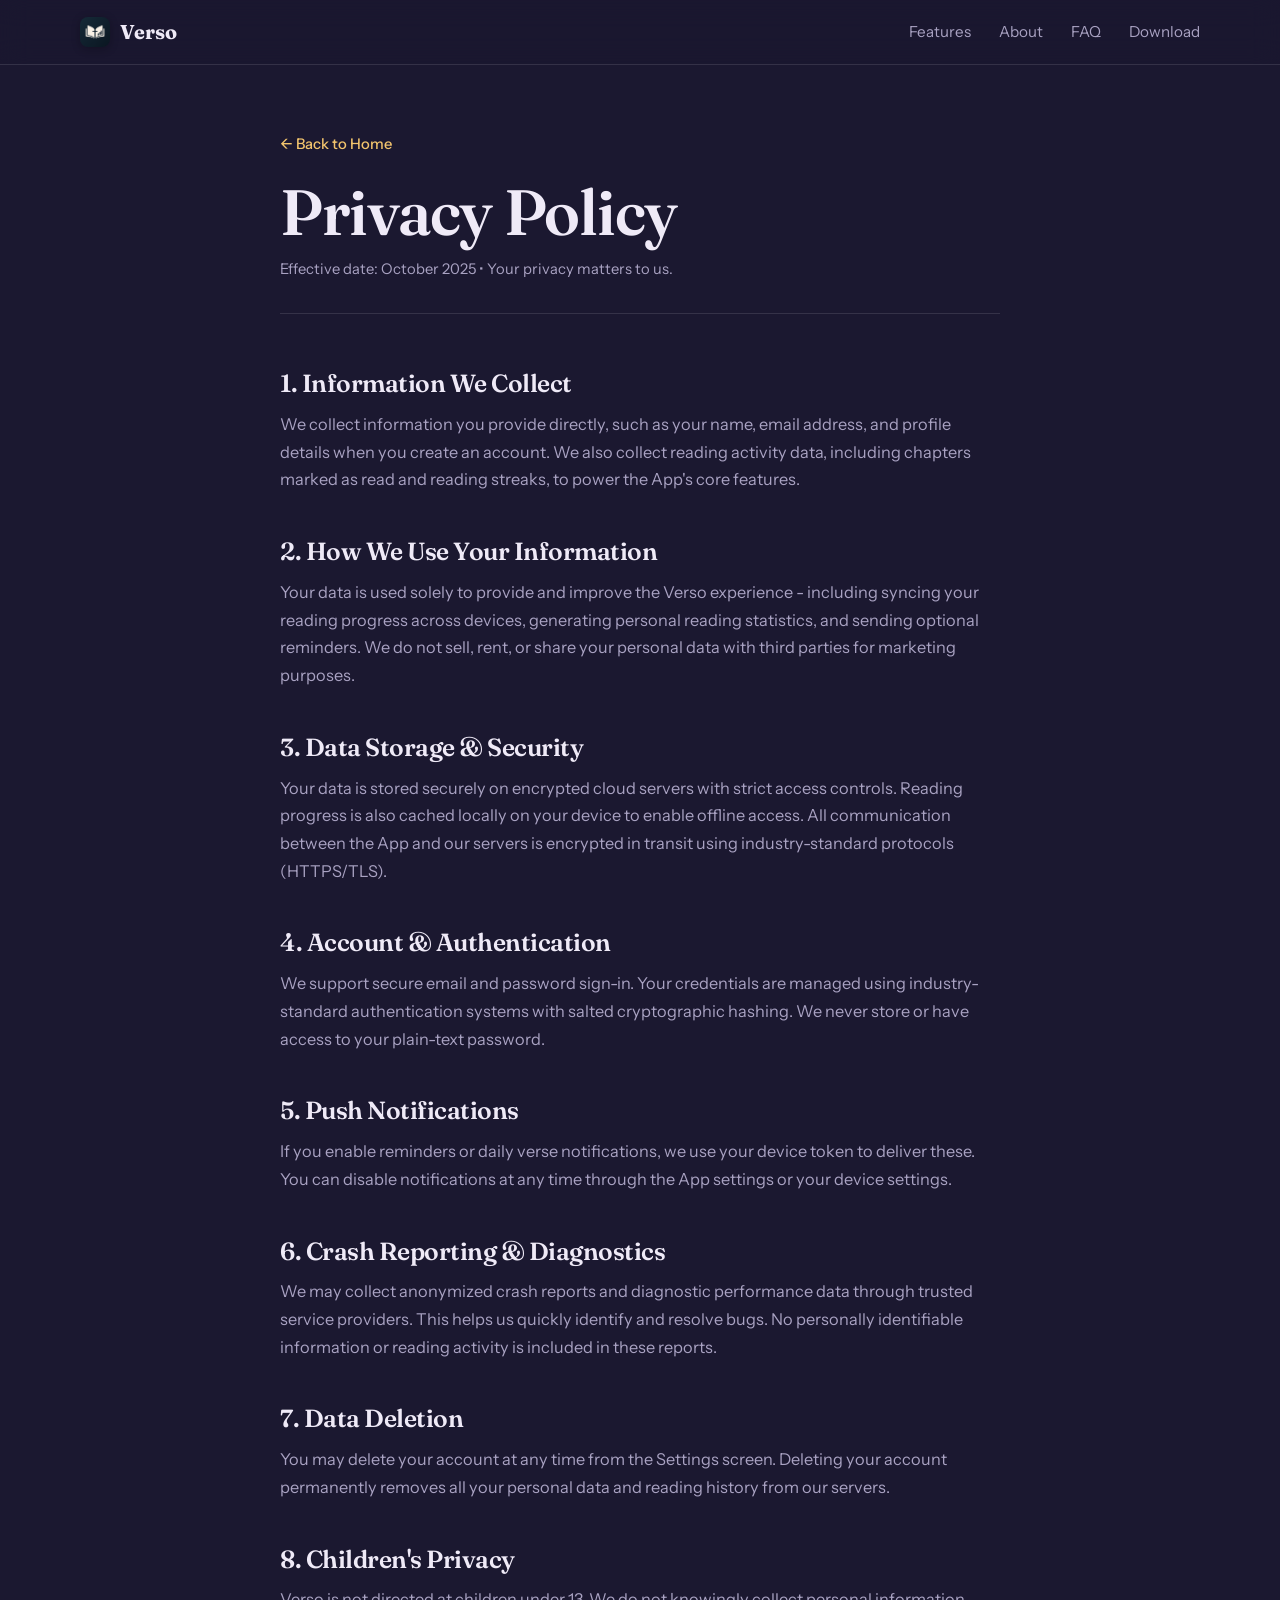
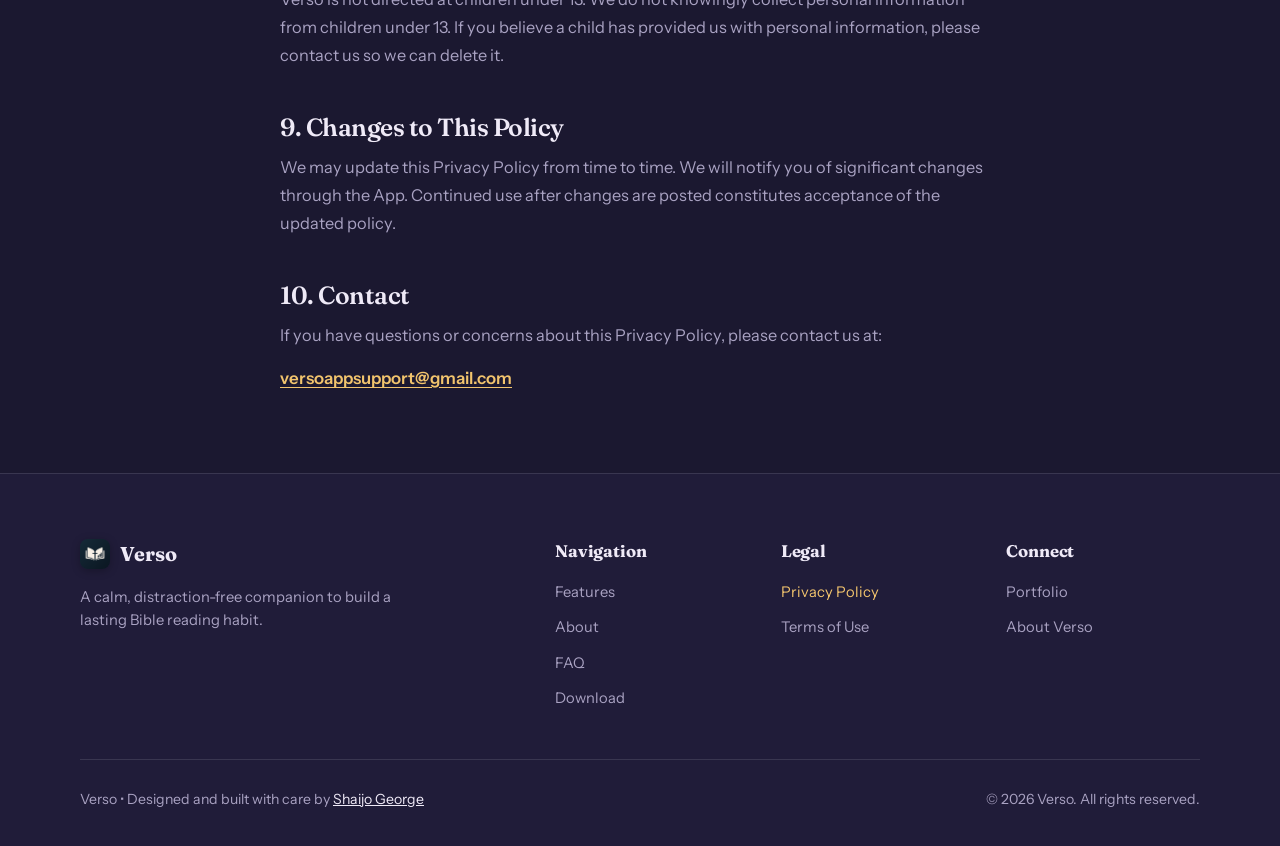
==== privacy.html @ 18fc9a70 "feat: initial commit with structured assets, creator portfolio links, and SEO optimizations" ====
<!doctype html>
<html lang="en">
<head>
  <meta charset="utf-8">
  <meta name="viewport" content="width=device-width, initial-scale=1">
  <title>Privacy Policy &mdash; Verso</title>
  <meta name="description" content="Privacy Policy for Verso - The personal Bible reading tracker. Effective date: October 2025.">
  <meta name="theme-color" content="#1b1830">
  <link rel="icon" type="image/png" href="assets/images/app_icon.png">
  <link rel="shortcut icon" type="image/png" href="assets/images/app_icon.png">
  <link rel="apple-touch-icon" href="assets/images/app_icon.png">
  <link rel="preconnect" href="https://fonts.googleapis.com">
  <link rel="preconnect" href="https://fonts.gstatic.com" crossorigin>
  <link href="https://fonts.googleapis.com/css2?family=Fraunces:opsz,wght@9..144,400;9..144,600;9..144,700&family=Instrument+Sans:wght@400;500;600&display=swap" rel="stylesheet">
  <link rel="stylesheet" href="assets/css/styles.css">
</head>
<body>
  <header class="nav">
    <a class="brand" href="index.html" aria-label="Verso home">
      <img src="assets/images/app_icon.png" alt="Verso Logo" class="brand-icon" width="30" height="30">
      <span>Verso</span>
    </a>
    <nav aria-label="Primary">
      <a href="index.html#features">Features</a>
      <a href="index.html#about">About</a>
      <a href="index.html#faq">FAQ</a>
      <a href="index.html#download">Download</a>
    </nav>
  </header>

  <main class="legal-wrap">
    <div class="wrap narrow">
      <div class="legal-header">
        <a href="index.html" class="back-link">&larr; Back to Home</a>
        <h1>Privacy Policy</h1>
        <p class="legal-meta">Effective date: October 2025 &bull; Your privacy matters to us.</p>
      </div>

      <div class="legal-content">
        <section>
          <h2>1. Information We Collect</h2>
          <p>We collect information you provide directly, such as your name, email address, and profile details when you create an account. We also collect reading activity data, including chapters marked as read and reading streaks, to power the App's core features.</p>
        </section>

        <section>
          <h2>2. How We Use Your Information</h2>
          <p>Your data is used solely to provide and improve the Verso experience - including syncing your reading progress across devices, generating personal reading statistics, and sending optional reminders. We do not sell, rent, or share your personal data with third parties for marketing purposes.</p>
        </section>

        <section>
          <h2>3. Data Storage &amp; Security</h2>
          <p>Your data is stored securely on encrypted cloud servers with strict access controls. Reading progress is also cached locally on your device to enable offline access. All communication between the App and our servers is encrypted in transit using industry-standard protocols (HTTPS/TLS).</p>
        </section>

        <section>
          <h2>4. Account &amp; Authentication</h2>
          <p>We support secure email and password sign-in. Your credentials are managed using industry-standard authentication systems with salted cryptographic hashing. We never store or have access to your plain-text password.</p>
        </section>

        <section>
          <h2>5. Push Notifications</h2>
          <p>If you enable reminders or daily verse notifications, we use your device token to deliver these. You can disable notifications at any time through the App settings or your device settings.</p>
        </section>

        <section>
          <h2>6. Crash Reporting &amp; Diagnostics</h2>
          <p>We may collect anonymized crash reports and diagnostic performance data through trusted service providers. This helps us quickly identify and resolve bugs. No personally identifiable information or reading activity is included in these reports.</p>
        </section>

        <section>
          <h2>7. Data Deletion</h2>
          <p>You may delete your account at any time from the Settings screen. Deleting your account permanently removes all your personal data and reading history from our servers.</p>
        </section>

        <section>
          <h2>8. Children's Privacy</h2>
          <p>Verso is not directed at children under 13. We do not knowingly collect personal information from children under 13. If you believe a child has provided us with personal information, please contact us so we can delete it.</p>
        </section>

        <section>
          <h2>9. Changes to This Policy</h2>
          <p>We may update this Privacy Policy from time to time. We will notify you of significant changes through the App. Continued use after changes are posted constitutes acceptance of the updated policy.</p>
        </section>

        <section>
          <h2>10. Contact</h2>
          <p>If you have questions or concerns about this Privacy Policy, please contact us at:</p>
          <p><a href="mailto:versoappsupport@gmail.com?subject=Verso%20Privacy%20Policy%20Inquiry" class="contact-email">versoappsupport@gmail.com</a></p>
        </section>
      </div>
    </div>
  </main>

  <footer class="footer">
    <div class="wrap footer-content">
      <div class="footer-brand">
        <a class="brand" href="index.html" aria-label="Verso home">
          <img src="assets/images/app_icon.png" alt="Verso Logo" class="brand-icon" width="28" height="28">
          <span>Verso</span>
        </a>
        <p class="footer-tagline">A calm, distraction-free companion to build a lasting Bible reading habit.</p>
      </div>

      <div class="footer-links-group">
        <div class="footer-col">
          <h4>Navigation</h4>
          <a href="index.html#features">Features</a>
          <a href="index.html#about">About</a>
          <a href="index.html#faq">FAQ</a>
          <a href="index.html#download">Download</a>
        </div>

        <div class="footer-col">
          <h4>Legal</h4>
          <a href="privacy.html" class="active">Privacy Policy</a>
          <a href="terms.html">Terms of Use</a>
        </div>

        <div class="footer-col">
          <h4>Connect</h4>
          <a href="https://shaijogeorge.vercel.app/" target="_blank" rel="noopener">Portfolio</a>
          <a href="index.html#about">About Verso</a>
        </div>
      </div>
    </div>

    <div class="wrap foot-bottom">
      <span>Verso &bull; Designed and built with care by <a href="https://shaijogeorge.vercel.app/" target="_blank" rel="noopener">Shaijo George</a></span>
      <span>&copy; <span id="year"></span> Verso. All rights reserved.</span>
    </div>
  </footer>

  <script>
    document.getElementById("year").textContent = new Date().getFullYear();
  </script>
</body>
</html>
---- assets/css/styles.css ----
:root {
  --bg: #1b1830;
  --bg-2: #241f3f;
  --surface: #26214a;
  --cell: #332d58;
  --line: rgba(239, 234, 247, 0.12);
  --text: #efeaf7;
  --muted: #a9a2c2;
  --gold: #f2c46d;
  --gold-deep: #d99a3a;
  --on-gold: #1b1830;
  --radius: 20px;
  --serif: "Fraunces", Georgia, serif;
  --sans: "Instrument Sans", system-ui, -apple-system, "Segoe UI", sans-serif;
}

:root[data-theme="light"] {
  --bg: #f4f1fa;
  --bg-2: #ebe6f5;
  --surface: #ffffff;
  --cell: #ddd6ee;
  --line: rgba(27, 24, 48, 0.12);
  --text: #1b1830;
  --muted: #5d5878;
  --gold: #c9871f;
  --gold-deep: #a86d12;
  --on-gold: #ffffff;
}

* { box-sizing: border-box; margin: 0; padding: 0; }
html { scroll-behavior: smooth; }
body {
  background: var(--bg);
  color: var(--text);
  font-family: var(--sans);
  font-size: 17px;
  line-height: 1.6;
  -webkit-font-smoothing: antialiased;
  transition: background 0.4s ease, color 0.4s ease;
}
a { color: inherit; }
:focus-visible { outline: 2px solid var(--gold); outline-offset: 3px; border-radius: 6px; }
.wrap { width: min(1120px, 100% - 48px); margin-inline: auto; }
.wrap.narrow { width: min(720px, 100% - 48px); }

h1, h2, h3 { font-family: var(--serif); font-weight: 600; line-height: 1.08; letter-spacing: -0.02em; }

/* NAV */
.nav {
  position: fixed; inset: 0 0 auto 0; z-index: 20;
  display: flex; align-items: center; justify-content: space-between;
  padding: 16px max(24px, calc((100% - 1120px) / 2));
  backdrop-filter: blur(14px);
  background: color-mix(in srgb, var(--bg) 70%, transparent);
  border-bottom: 1px solid var(--line);
}
.brand { display: flex; align-items: center; gap: 10px; text-decoration: none; font-family: var(--serif); font-weight: 700; font-size: 1.25rem; }
.nav nav { display: flex; gap: 28px; font-size: 0.95rem; }
.nav nav a { text-decoration: none; color: var(--muted); transition: color 0.2s; }
.nav nav a:hover { color: var(--text); }

/* BUTTONS */
.btn {
  display: inline-flex; align-items: center; justify-content: center;
  padding: 14px 24px; border-radius: 999px; text-decoration: none;
  font-weight: 600; font-size: 0.98rem; border: 1px solid transparent;
  transition: transform 0.2s ease, background 0.2s ease, border-color 0.2s ease;
}
.btn:active { transform: scale(0.97); }
.btn.primary { background: var(--gold); color: var(--on-gold); }
.btn.primary:hover { background: var(--gold-deep); }
.btn.ghost { border-color: var(--line); color: var(--text); }
.btn.ghost:hover { border-color: var(--muted); }

/* HERO */
.hero { position: relative; min-height: 100svh; display: grid; align-items: center; padding: 120px 0 64px; overflow: hidden; }
.field {
  position: absolute; inset: 0;
  display: grid; gap: 6px; padding: 6px;
  grid-template-columns: repeat(var(--cols, 30), 1fr);
  grid-auto-rows: 1fr;
  -webkit-mask-image: radial-gradient(ellipse 75% 70% at 72% 50%, #000 0%, transparent 78%);
          mask-image: radial-gradient(ellipse 75% 70% at 72% 50%, #000 0%, transparent 78%);
  opacity: 0.9;
}
.field i { border-radius: 3px; background: var(--cell); opacity: 0.55; transition: background 0.8s ease, opacity 0.8s ease, box-shadow 0.8s ease; }
.field i.on { background: var(--gold); opacity: 0.95; box-shadow: 0 0 14px color-mix(in srgb, var(--gold) 60%, transparent); }

.hero-inner {
  position: relative; z-index: 1;
  width: min(1120px, 100% - 48px); margin-inline: auto;
  display: grid; grid-template-columns: 1.1fr 0.9fr; gap: 48px; align-items: center;
}
.hero h1 { font-size: clamp(3rem, 7.2vw, 5.6rem); font-weight: 700; margin-bottom: 24px; }
.lede { max-width: 30em; font-size: 1.2rem; color: var(--muted); margin-bottom: 32px; }
.cta-row { display: flex; flex-wrap: wrap; gap: 12px; margin-bottom: 20px; }
.fine { font-size: 0.9rem; color: var(--muted); }

.hero-copy > * { opacity: 0; transform: translateY(16px); animation: rise 0.8s cubic-bezier(.2,.7,.2,1) forwards; }
.hero-copy > *:nth-child(1) { animation-delay: 0.1s; }
.hero-copy > *:nth-child(2) { animation-delay: 0.25s; }
.hero-copy > *:nth-child(3) { animation-delay: 0.4s; }
.hero-copy > *:nth-child(4) { animation-delay: 0.5s; }
@keyframes rise { to { opacity: 1; transform: none; } }

/* PHONE */
.phone {
  justify-self: center; width: min(310px, 78vw); aspect-ratio: 9 / 18.5;
  border-radius: 44px; padding: 10px;
  background: linear-gradient(160deg, #3b3566, #14112a);
  box-shadow: 0 40px 80px -20px rgba(0,0,0,0.55), inset 0 0 0 1px rgba(255,255,255,0.12);
  opacity: 0; transform: translateY(30px) rotate(2deg);
  animation: phoneIn 1.1s 0.35s cubic-bezier(.2,.7,.2,1) forwards, float 7s 1.6s ease-in-out infinite;
}
@keyframes phoneIn { to { opacity: 1; transform: translateY(0) rotate(2deg); } }
@keyframes float { 0%,100% { transform: translateY(0) rotate(2deg); } 50% { transform: translateY(-10px) rotate(2deg); } }
.phone-screen {
  height: 100%; border-radius: 34px; padding: 22px 18px 18px;
  background: #1b1830; color: #efeaf7;
  display: flex; flex-direction: column; gap: 16px; overflow: hidden;
}
.ph-top { display: flex; justify-content: space-between; align-items: center; font-size: 0.8rem; }
.ph-hello { font-family: var(--serif); font-size: 1.05rem; font-weight: 600; }
.ph-streak { background: rgba(242,196,109,0.16); color: #f2c46d; padding: 4px 10px; border-radius: 999px; font-weight: 600; }
.ring-wrap { position: relative; width: 150px; margin: 4px auto 0; }
.ring { width: 100%; transform: rotate(-90deg); }
.ring circle { fill: none; stroke-width: 9; stroke-linecap: round; }
.ring-bg { stroke: #332d58; }
.ring-fg { stroke: #f2c46d; stroke-dasharray: 100; stroke-dashoffset: 100; transition: stroke-dashoffset 2s cubic-bezier(.3,.7,.2,1) 0.9s; }
.ring-fg.go { stroke-dashoffset: 66; }
.ring-text { position: absolute; inset: 0; display: grid; place-content: center; text-align: center; }
.ring-text b { font-family: var(--serif); font-size: 2rem; line-height: 1; }
.ring-text span { font-size: 0.65rem; color: #a9a2c2; margin-top: 4px; }
.ph-bars { display: grid; gap: 10px; }
.ph-bars span { font-size: 0.7rem; color: #a9a2c2; }
.ph-bars i { display: block; height: 6px; border-radius: 6px; background: #332d58; margin-top: 4px; overflow: hidden; }
.ph-bars u { display: block; height: 100%; width: 0; background: #f2c46d; border-radius: 6px; transition: width 1.6s cubic-bezier(.3,.7,.2,1) 1.1s; }
.ph-bars.go u { width: var(--w); }
.ph-grid { display: grid; grid-template-columns: repeat(10, 1fr); gap: 4px; margin-top: auto; }
.ph-grid i { aspect-ratio: 1; border-radius: 3px; background: #332d58; transition: background 0.5s; }
.ph-grid i.on { background: #f2c46d; }

/* FEATURES */
.features { padding: 120px 0; background: var(--bg-2); transition: background 0.4s ease; }
.features h2 { font-size: clamp(2.2rem, 5vw, 3.6rem); margin-bottom: 56px; max-width: 12em; }
.bento { display: grid; grid-template-columns: repeat(6, 1fr); gap: 16px; }
.tile {
  background: var(--surface); border: 1px solid var(--line);
  border-radius: var(--radius); padding: 28px; position: relative; overflow: hidden;
  transition: background 0.4s ease, border-color 0.4s ease;
}
.tile h3 { font-size: 1.4rem; margin-bottom: 10px; }
.tile p { color: var(--muted); font-size: 0.98rem; max-width: 32em; }
.t-track { grid-column: span 4; }
.t-streak { grid-column: span 2; display: flex; flex-direction: column; justify-content: flex-end; background: var(--gold); border-color: transparent; }
.t-streak h3, .t-streak p, .t-streak .big { color: var(--on-gold); }
.t-streak p { opacity: 0.8; }
.t-streak .big { font-family: var(--serif); font-weight: 700; font-size: clamp(5rem, 11vw, 8rem); line-height: 0.9; margin-bottom: 12px; }
.t-charts, .t-sync, .t-remind { grid-column: span 2; }
.t-theme { grid-column: span 3; }
.t-auth { grid-column: span 3; }

/* chapter try-it */
.try { margin-top: 22px; }
.chapters { display: grid; grid-template-columns: repeat(10, 1fr); gap: 7px; max-width: 520px; }
.chapters button {
  aspect-ratio: 1; border: 0; border-radius: 8px; cursor: pointer;
  background: var(--cell); color: var(--muted);
  font: 600 0.8rem var(--sans);
  transition: background 0.2s, color 0.2s, transform 0.15s;
}
.chapters button:hover { transform: translateY(-2px); }
.chapters button[aria-pressed="true"] { background: var(--gold); color: var(--on-gold); animation: pop 0.3s ease; }
@keyframes pop { 50% { transform: scale(1.18); } }
.try-meta { display: flex; justify-content: space-between; max-width: 520px; margin-top: 14px; font-size: 0.92rem; color: var(--muted); }
.try-meta b { color: var(--text); }
.link { background: none; border: 0; color: var(--gold); font: inherit; cursor: pointer; text-decoration: underline; text-underline-offset: 3px; }

/* bars */
.bars { display: flex; align-items: flex-end; gap: 8px; height: 90px; margin-top: 22px; }
.bars i { flex: 1; height: 0; border-radius: 5px 5px 2px 2px; background: var(--cell); transition: height 1s cubic-bezier(.3,.7,.2,1); }
.bars i:last-child, .bars i:nth-child(6) { background: var(--gold); }
.bars.go i { height: var(--h); }
.bars.go i:nth-child(2) { transition-delay: .06s; } .bars.go i:nth-child(3) { transition-delay: .12s; }
.bars.go i:nth-child(4) { transition-delay: .18s; } .bars.go i:nth-child(5) { transition-delay: .24s; }
.bars.go i:nth-child(6) { transition-delay: .3s; } .bars.go i:nth-child(7) { transition-delay: .36s; }

/* sync */
.devices { display: flex; align-items: center; gap: 10px; margin-top: 22px; }
.devices span { width: 26px; height: 44px; border: 2px solid var(--muted); border-radius: 7px; }
.devices .lg { width: 66px; height: 44px; border-radius: 6px; }
.devices em { flex: 0 0 36px; height: 2px; background: repeating-linear-gradient(90deg, var(--gold) 0 6px, transparent 6px 12px); background-size: 12px 2px; animation: flow 0.9s linear infinite; }
@keyframes flow { to { background-position: 12px 0; } }

/* notification */
.notif { margin-top: 22px; background: var(--cell); border-radius: 14px; padding: 12px 14px; display: grid; gap: 2px; font-size: 0.88rem; animation: nudge 4s ease-in-out infinite; }
.notif b { color: var(--gold); }
.notif span { color: var(--text); }
@keyframes nudge { 0%, 85%, 100% { transform: none; } 90% { transform: translateX(-4px); } 95% { transform: translateX(4px); } }

/* theme switch */
.t-theme { display: grid; grid-template-columns: 1fr auto; gap: 0 24px; align-items: center; }
.t-theme h3, .t-theme p { grid-column: 1; }
.switch { grid-column: 2; grid-row: 1 / span 2; width: 72px; height: 40px; border-radius: 999px; border: 1px solid var(--line); background: var(--cell); cursor: pointer; position: relative; transition: background 0.3s; }
.switch span { position: absolute; top: 4px; left: 4px; width: 30px; height: 30px; border-radius: 50%; background: var(--gold); transition: transform 0.3s cubic-bezier(.3,.7,.2,1); }
.switch[aria-checked="true"] span { transform: translateX(32px); }

/* FAQ */
.faq { padding: 120px 0 40px; }
.faq h2 { font-size: clamp(2.4rem, 5.5vw, 4rem); margin-bottom: 40px; }
.faq-list { border-top: 1px solid var(--line); }
.faq details { border-bottom: 1px solid var(--line); }
.faq summary {
  list-style: none; cursor: pointer; padding: 22px 40px 22px 0; position: relative;
  font-family: var(--serif); font-weight: 600; font-size: 1.2rem; letter-spacing: -0.01em;
}
.faq summary::-webkit-details-marker { display: none; }
.faq summary::before, .faq summary::after {
  content: ""; position: absolute; right: 6px; top: 50%; width: 16px; height: 2px;
  background: var(--gold); border-radius: 2px; transition: transform 0.3s ease;
}
.faq summary::after { transform: rotate(90deg); }
.faq details[open] summary::after { transform: rotate(0deg); }
.faq .ans { display: grid; grid-template-rows: 0fr; transition: grid-template-rows 0.35s ease; }
.faq details[open] .ans { grid-template-rows: 1fr; }
.faq .ans > p,
.faq .ans > .ans-inner {
  overflow: hidden;
  min-height: 0;
  color: var(--muted);
  max-width: 38em;
}
.faq details[open] .ans > p,
.faq details[open] .ans > .ans-inner {
  padding-bottom: 22px;
}
.faq-steps {
  margin: 10px 0 12px 0;
  padding-left: 22px;
  display: flex;
  flex-direction: column;
  gap: 10px;
}
.faq-steps li {
  line-height: 1.55;
  padding-left: 6px;
}
.faq-steps li::marker {
  color: var(--gold);
  font-weight: 700;
}
.faq-steps strong {
  color: var(--text);
  font-weight: 600;
}
.faq-note {
  margin-top: 10px;
  font-size: 0.95rem;
  color: var(--muted);
}
.faq code { background: var(--cell); padding: 2px 7px; border-radius: 6px; font-size: 0.88em; }

/* DOWNLOAD */
.download { padding: 120px 0; }
.download h2 { font-size: clamp(2.4rem, 5.5vw, 4rem); margin-bottom: 14px; }
.dl-lede { color: var(--muted); margin-bottom: 40px; }
.dl-list { list-style: none; border-top: 1px solid var(--line); }
.dl-list li { display: flex; align-items: center; justify-content: space-between; gap: 20px; padding: 24px 0; border-bottom: 1px solid var(--line); }
.dl-list h3 { font-size: 1.35rem; margin-bottom: 2px; }
.dl-list p { color: var(--muted); font-size: 0.95rem; }
.note { margin-top: 28px; font-size: 0.92rem; color: var(--muted); }
.note code { background: var(--cell); padding: 2px 7px; border-radius: 6px; font-size: 0.88em; }

/* FOOTER */
.footer { border-top: 1px solid var(--line); padding: 28px 0; color: var(--muted); font-size: 0.9rem; }
.foot { display: flex; justify-content: space-between; flex-wrap: wrap; gap: 8px; }
.footer a { color: var(--text); }

/* RESPONSIVE */
@media (max-width: 880px) {
  .hero { padding-top: 100px; }
  .field { opacity: 0.45; }
  .hero-inner { grid-template-columns: 1fr; gap: 40px; }
  .nav nav { gap: 18px; }
  .bento { grid-template-columns: 1fr 1fr; }
  .t-track, .t-theme, .t-auth { grid-column: span 2; }
  .t-streak, .t-charts, .t-sync, .t-remind { grid-column: span 1; }
  .t-remind { grid-column: span 2; }
}
@media (max-width: 560px) {
  body { font-size: 16px; }
  .nav nav a:first-child { display: none; }
  .bento { grid-template-columns: 1fr; }
  .bento .tile { grid-column: span 1 !important; }
  .dl-list li { flex-direction: column; align-items: flex-start; }
  .chapters { gap: 5px; }
}

@media (prefers-reduced-motion: reduce) {
  html { scroll-behavior: auto; }
  *, *::before, *::after { animation-duration: 0.01ms !important; animation-iteration-count: 1 !important; transition-duration: 0.01ms !important; transition-delay: 0s !important; }
  .hero-copy > *, .phone { opacity: 1; transform: none; }
}

/* BRAND ICON & EMBLEMS */
.brand-icon {
  width: 30px;
  height: 30px;
  border-radius: 8px;
  object-fit: cover;
  box-shadow: 0 2px 8px rgba(0, 0, 0, 0.25);
  display: block;
}

.ph-user { display: flex; align-items: center; gap: 8px; }
.ph-icon { width: 18px; height: 18px; object-fit: contain; opacity: 0.9; }


/* ========================================================
   ABOUT SECTION
   ======================================================== */
.about {
  padding: 120px 0;
  border-top: 1px solid var(--line);
  position: relative;
}
.about-header {
  max-width: 760px;
  margin-bottom: 56px;
}
.section-tag {
  display: inline-block;
  font-size: 0.82rem;
  font-weight: 600;
  text-transform: uppercase;
  letter-spacing: 0.08em;
  color: var(--gold);
  margin-bottom: 12px;
}
.about-header h2 {
  font-size: clamp(2.2rem, 5vw, 3.6rem);
  margin-bottom: 20px;
}
.about-intro {
  font-size: 1.15rem;
  color: var(--muted);
  line-height: 1.6;
}
.about-grid {
  display: grid;
  grid-template-columns: repeat(3, 1fr);
  gap: 24px;
}
.about-card {
  background: var(--surface);
  border: 1px solid var(--line);
  border-radius: var(--radius);
  padding: 32px 28px;
  display: flex;
  flex-direction: column;
  gap: 14px;
  transition: transform 0.3s ease, border-color 0.3s ease;
}
.about-card:hover {
  transform: translateY(-4px);
  border-color: rgba(242, 196, 109, 0.35);
}
.about-icon {
  width: 44px;
  height: 44px;
  border-radius: 12px;
  background: color-mix(in srgb, var(--gold) 15%, transparent);
  color: var(--gold);
  display: grid;
  place-content: center;
}
.about-card h3 {
  font-size: 1.35rem;
}
.about-card p {
  color: var(--muted);
  font-size: 0.96rem;
  line-height: 1.6;
}
.about-card a {
  color: var(--gold);
  text-decoration: underline;
  text-underline-offset: 3px;
}

/* ========================================================
   LEGAL PAGES (PRIVACY & TERMS)
   ======================================================== */
.legal-wrap {
  padding: 130px 0 80px;
  min-height: 80vh;
}
.legal-header {
  margin-bottom: 48px;
  border-bottom: 1px solid var(--line);
  padding-bottom: 32px;
}
.back-link {
  display: inline-block;
  font-size: 0.92rem;
  color: var(--gold);
  text-decoration: none;
  margin-bottom: 20px;
  font-weight: 500;
  transition: opacity 0.2s;
}
.back-link:hover {
  opacity: 0.8;
}
.legal-header h1 {
  font-size: clamp(2.5rem, 5.5vw, 4rem);
  margin-bottom: 12px;
}
.legal-meta {
  font-size: 0.92rem;
  color: var(--muted);
}
.legal-content {
  display: grid;
  gap: 36px;
}
.legal-content section {
  display: grid;
  gap: 14px;
}
.legal-content h2 {
  font-size: 1.55rem;
  color: var(--text);
  margin-top: 8px;
}
.legal-content p, .legal-content li {
  color: var(--muted);
  line-height: 1.7;
  font-size: 1.02rem;
}
.legal-content ul {
  padding-left: 24px;
  display: grid;
  gap: 8px;
}
.legal-content a {
  color: var(--gold);
  text-decoration: underline;
  text-underline-offset: 3px;
}
.legal-content strong {
  color: var(--text);
}

/* ========================================================
   MODERN FOOTER
   ======================================================== */
.footer {
  border-top: 1px solid var(--line);
  padding: 64px 0 36px;
  background: color-mix(in srgb, var(--bg-2) 60%, var(--bg));
  font-size: 0.95rem;
}
.footer-content {
  display: grid;
  grid-template-columns: 1.3fr 2fr;
  gap: 56px;
  padding-bottom: 48px;
  border-bottom: 1px solid var(--line);
}
.footer-brand {
  display: flex;
  flex-direction: column;
  gap: 16px;
  max-width: 320px;
}
.footer-tagline {
  color: var(--muted);
  font-size: 0.92rem;
  line-height: 1.6;
}
.footer-links-group {
  display: grid;
  grid-template-columns: repeat(3, 1fr);
  gap: 32px;
}
.footer-col {
  display: flex;
  flex-direction: column;
  gap: 12px;
}
.footer-col h4 {
  font-family: var(--serif);
  font-size: 1.05rem;
  color: var(--text);
  margin-bottom: 4px;
  letter-spacing: -0.01em;
}
.footer-col a {
  color: var(--muted);
  text-decoration: none;
  font-size: 0.92rem;
  transition: color 0.2s ease;
}
.footer-col a:hover,
.footer-col a.active {
  color: var(--gold);
}
.foot-bottom {
  display: flex;
  justify-content: space-between;
  align-items: center;
  flex-wrap: wrap;
  gap: 16px;
  padding-top: 28px;
  color: var(--muted);
  font-size: 0.88rem;
}
.foot-bottom a {
  color: var(--text);
}

/* Responsive updates */
@media (max-width: 880px) {
  .about-grid {
    grid-template-columns: 1fr;
  }
  .footer-content {
    grid-template-columns: 1fr;
    gap: 40px;
  }
}
@media (max-width: 560px) {
  .footer-links-group {
    grid-template-columns: 1fr 1fr;
    gap: 28px;
  }
}

.about-story {
  margin-bottom: 40px;
}
.story-card {
  background: var(--surface);
  border: 1px solid var(--line);
  border-left: 3px solid var(--gold);
  border-radius: var(--radius);
  padding: 32px 36px;
  display: flex;
  flex-direction: column;
  gap: 16px;
}
.story-quote {
  font-family: var(--serif);
  font-size: 1.15rem;
  font-style: italic;
  line-height: 1.7;
  color: var(--text);
}
.story-author {
  display: flex;
  flex-direction: column;
  gap: 2px;
}
.author-name {
  font-weight: 700;
  font-size: 1rem;
  color: var(--gold);
}
.author-role {
  font-size: 0.85rem;
  color: var(--muted);
}
.contact-email {
  color: var(--gold);
  font-weight: 600;
  font-size: 1.05rem;
  text-decoration: underline;
  text-underline-offset: 3px;
}


/* ==========================================================================
   DIRECT RELEASE & DOWNLOAD ENHANCEMENTS
   ========================================================================== */
.dl-header {
  margin-bottom: 28px;
}
.dl-banner {
  background: color-mix(in srgb, var(--surface) 92%, var(--gold) 8%);
  border: 1px solid color-mix(in srgb, var(--gold) 35%, var(--line));
  border-radius: var(--radius);
  padding: 20px 24px;
  display: flex;
  gap: 16px;
  align-items: flex-start;
  margin-bottom: 32px;
}
.dl-banner-icon {
  flex-shrink: 0;
  width: 40px;
  height: 40px;
  border-radius: 12px;
  background: color-mix(in srgb, var(--gold) 20%, transparent);
  color: var(--gold);
  display: flex;
  align-items: center;
  justify-content: center;
}
.dl-banner-body strong {
  display: block;
  font-size: 1.02rem;
  color: var(--text);
  margin-bottom: 4px;
}
.dl-banner-body p {
  color: var(--muted);
  font-size: 0.92rem;
  line-height: 1.5;
  margin: 0;
}
.dl-cards {
  display: flex;
  flex-direction: column;
  gap: 20px;
  margin-bottom: 32px;
}
.dl-card {
  background: var(--surface);
  border: 1px solid var(--line);
  border-radius: var(--radius);
  padding: 26px 28px;
  transition: border-color 0.25s ease, transform 0.25s ease, box-shadow 0.25s ease;
}
.dl-card:hover {
  border-color: color-mix(in srgb, var(--gold) 45%, var(--line));
  box-shadow: 0 10px 30px rgba(0, 0, 0, 0.12);
}
.dl-card-subtle {
  opacity: 0.92;
  background: color-mix(in srgb, var(--surface) 70%, transparent);
}
.dl-card-main {
  display: flex;
  align-items: center;
  justify-content: space-between;
  gap: 24px;
}
.dl-card-meta {
  flex: 1;
}
.dl-platform-head {
  display: flex;
  align-items: center;
  gap: 14px;
  margin-bottom: 10px;
}
.dl-platform-icon {
  width: 42px;
  height: 42px;
  border-radius: 12px;
  background: var(--cell);
  color: var(--gold);
  display: flex;
  align-items: center;
  justify-content: center;
  flex-shrink: 0;
}
.dl-title-row {
  display: flex;
  align-items: center;
  gap: 12px;
  flex-wrap: wrap;
}
.dl-title-row h3 {
  font-size: 1.35rem;
  margin: 0;
}
.dl-pill {
  font-family: var(--sans);
  font-size: 0.76rem;
  font-weight: 600;
  letter-spacing: 0.04em;
  padding: 3px 10px;
  border-radius: 999px;
  text-transform: uppercase;
}
.dl-pill-direct {
  background: color-mix(in srgb, var(--gold) 20%, transparent);
  color: var(--gold);
  border: 1px solid color-mix(in srgb, var(--gold) 40%, transparent);
}
.dl-pill-notice {
  background: color-mix(in srgb, var(--muted) 15%, transparent);
  color: var(--muted);
  border: 1px solid var(--line);
}
.dl-platform-sub {
  color: var(--muted);
  font-size: 0.88rem;
  margin-top: 2px;
}
.dl-card-desc {
  color: var(--muted);
  font-size: 0.94rem;
  line-height: 1.55;
  margin-top: 4px;
  max-width: 48ch;
}
.dl-card-action {
  flex-shrink: 0;
}

/* ANDROID INSTALL HELP ACCORDION */
.dl-help {
  margin-top: 18px;
  padding-top: 16px;
  border-top: 1px dashed var(--line);
}
.dl-help summary {
  cursor: pointer;
  list-style: none;
  display: flex;
  align-items: center;
  justify-content: space-between;
  font-size: 0.88rem;
  font-weight: 600;
  color: var(--gold);
  user-select: none;
  transition: opacity 0.2s;
}
.dl-help summary::-webkit-details-marker {
  display: none;
}
.dl-help summary:hover {
  opacity: 0.85;
}
.dl-help-arrow {
  transition: transform 0.25s ease;
  font-size: 0.95rem;
}
.dl-help[open] .dl-help-arrow {
  transform: rotate(180deg);
}
.dl-help-content {
  margin-top: 14px;
  padding: 16px 20px;
  background: color-mix(in srgb, var(--cell) 50%, transparent);
  border-radius: 14px;
  border: 1px solid var(--line);
}
.dl-steps-list {
  list-style: none;
  display: flex;
  flex-direction: column;
  gap: 12px;
  margin: 0;
  padding: 0;
}
.dl-steps-list li {
  display: flex;
  gap: 12px;
  align-items: flex-start;
  font-size: 0.88rem;
}
.step-num {
  width: 22px;
  height: 22px;
  border-radius: 50%;
  background: var(--gold);
  color: var(--on-gold);
  font-size: 0.78rem;
  font-weight: 700;
  display: flex;
  align-items: center;
  justify-content: center;
  flex-shrink: 0;
  margin-top: 2px;
}
.dl-step-title {
  display: block;
  color: var(--text);
  font-size: 0.92rem;
  font-weight: 600;
  margin-bottom: 3px;
}
.dl-steps-list p {
  color: var(--muted);
  margin: 0;
  line-height: 1.5;
}
.dl-steps-list p strong {
  display: inline;
  color: var(--text);
  font-weight: 600;
}
.dl-steps-list code {
  background: var(--cell);
  padding: 2px 6px;
  border-radius: 4px;
  font-size: 0.85em;
}

@media (max-width: 680px) {
  .dl-card-main {
    flex-direction: column;
    align-items: flex-start;
    gap: 18px;
  }
  .dl-card-action {
    width: 100%;
  }
  .dl-card-action .btn {
    width: 100%;
  }
  .dl-banner {
    flex-direction: column;
  }
}
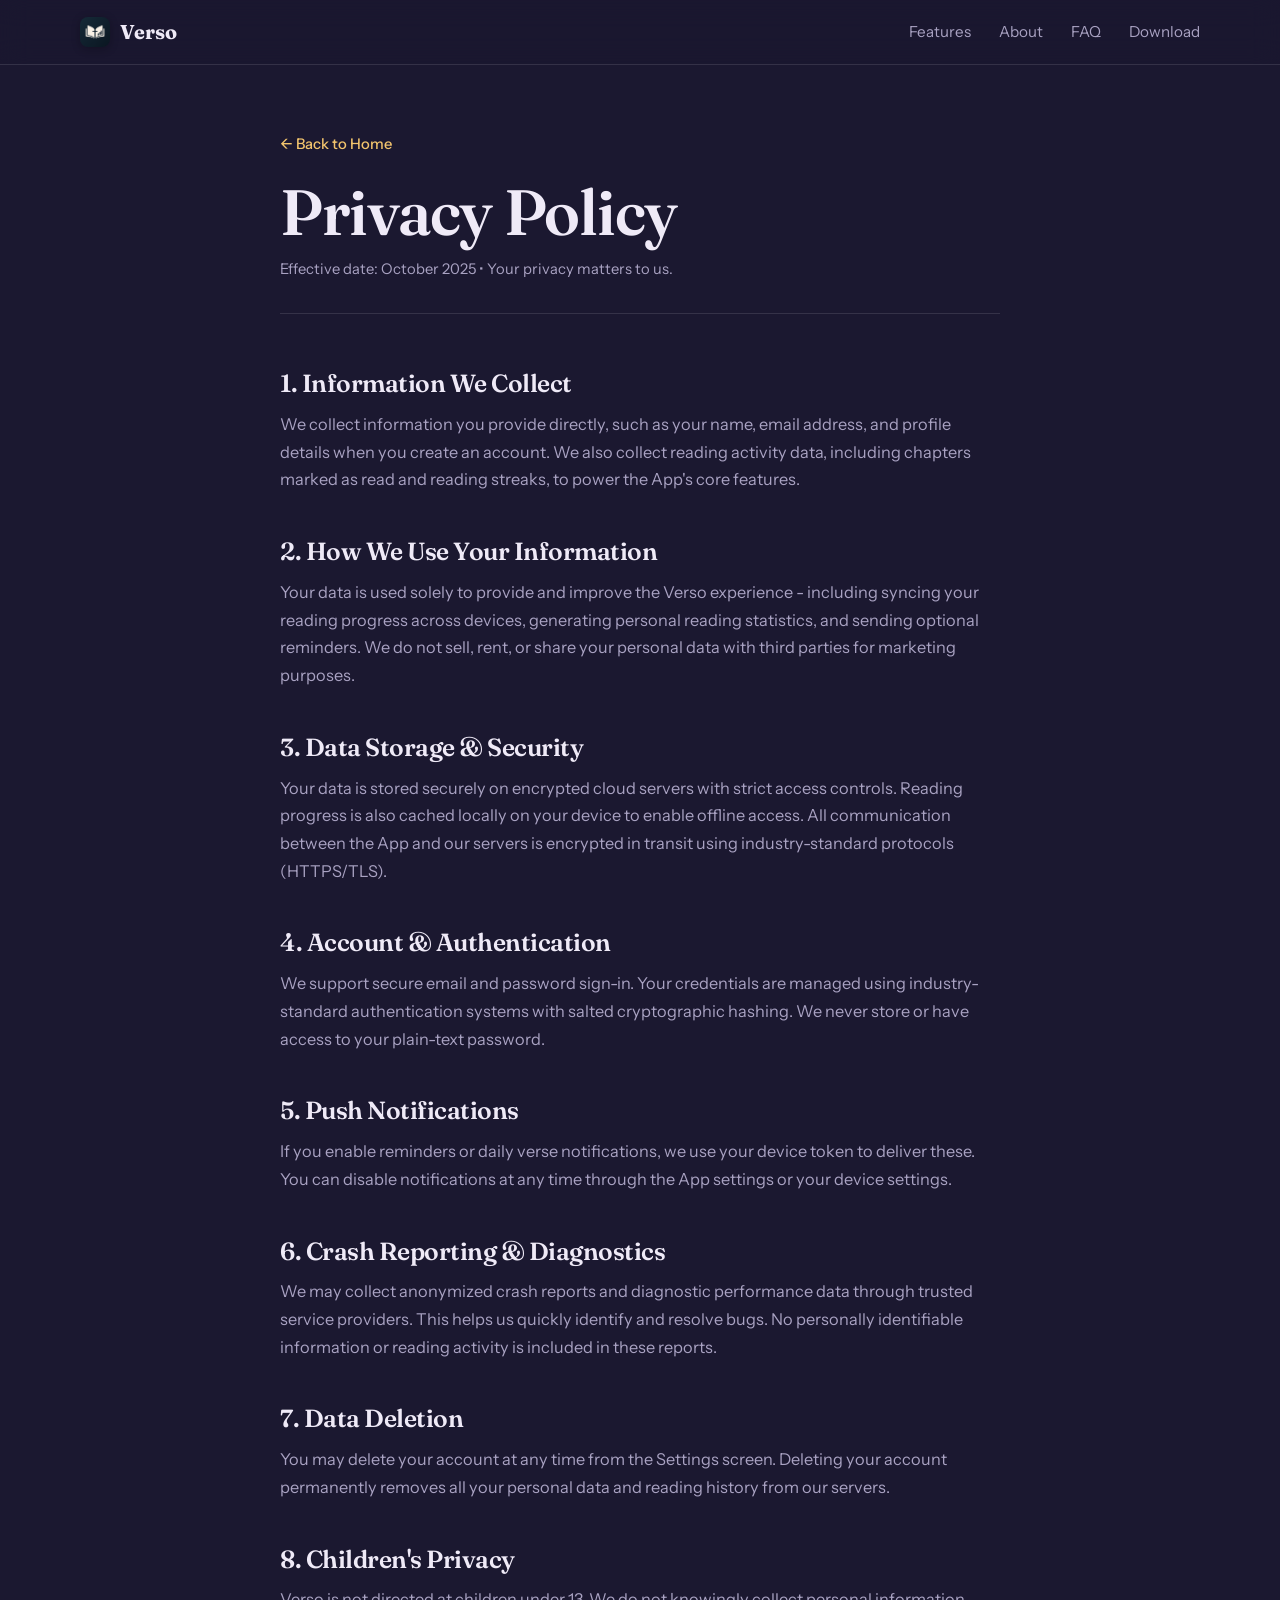
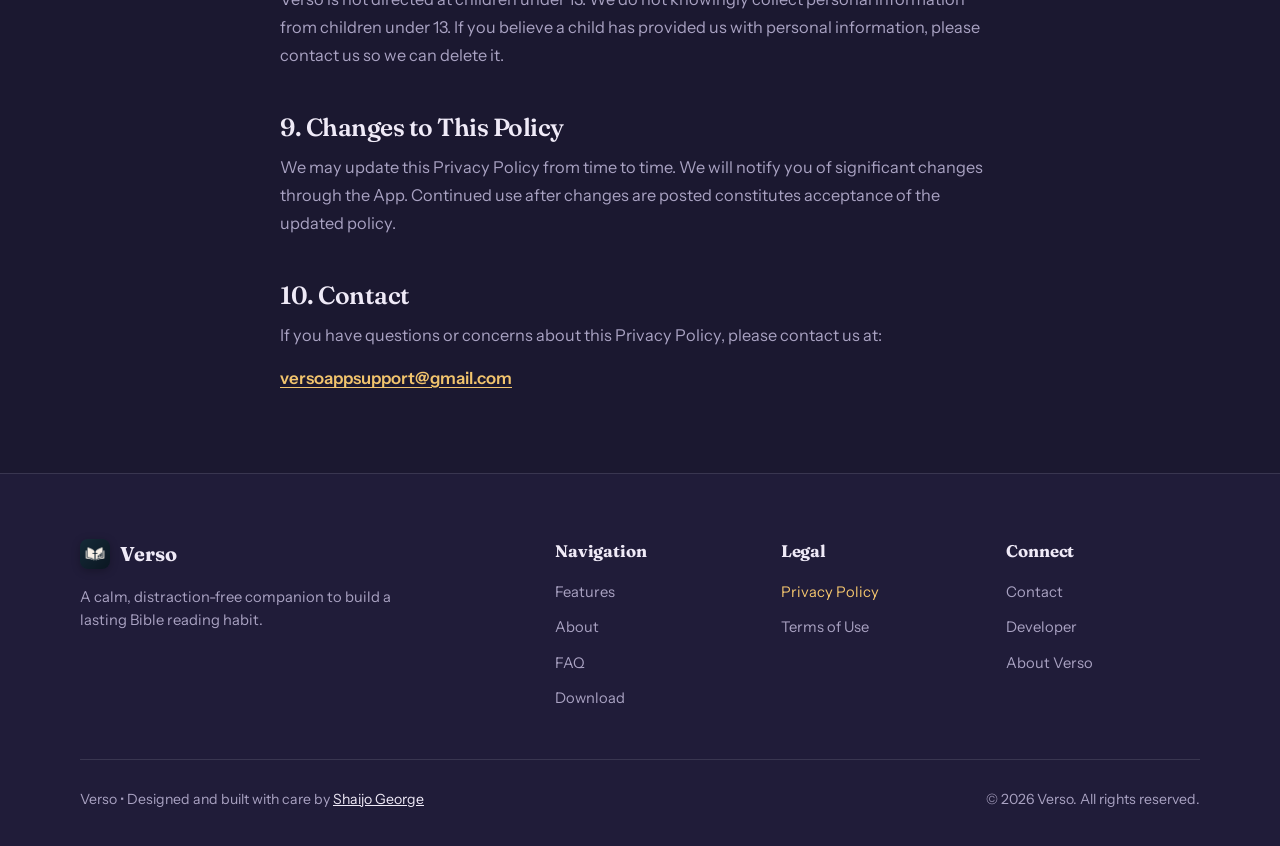
==== commit ceb50b31: "feat: add contact mail link and rename portfolio to developer in footer" ====
--- a/privacy.html
+++ b/privacy.html
@@ -6,6 +6,8 @@
   <title>Privacy Policy &mdash; Verso</title>
   <meta name="description" content="Privacy Policy for Verso - The personal Bible reading tracker. Effective date: October 2025.">
   <meta name="theme-color" content="#1b1830">
+  <meta name="robots" content="index, follow">
+  <link rel="canonical" href="https://versobibletracker.netlify.app/privacy.html">
   <link rel="icon" type="image/png" href="assets/images/app_icon.png">
   <link rel="shortcut icon" type="image/png" href="assets/images/app_icon.png">
   <link rel="apple-touch-icon" href="assets/images/app_icon.png">
@@ -118,7 +120,8 @@
 
         <div class="footer-col">
           <h4>Connect</h4>
-          <a href="https://shaijogeorge.vercel.app/" target="_blank" rel="noopener">Portfolio</a>
+          <a href="mailto:versoappsupport@gmail.com">Contact</a>
+          <a href="https://shaijogeorge.vercel.app/" target="_blank" rel="noopener">Developer</a>
           <a href="index.html#about">About Verso</a>
         </div>
       </div>
--- a/assets/css/styles.css
+++ b/assets/css/styles.css
@@ -91,16 +91,29 @@
   width: min(1120px, 100% - 48px); margin-inline: auto;
   display: grid; grid-template-columns: 1.1fr 0.9fr; gap: 48px; align-items: center;
 }
+.hero-badge {
+  display: inline-flex; align-items: center; gap: 8px;
+  padding: 6px 14px; border-radius: 999px;
+  background: rgba(242, 196, 109, 0.12);
+  border: 1px solid rgba(242, 196, 109, 0.32);
+  color: var(--gold); font-size: 0.88rem; font-weight: 600; letter-spacing: 0.02em;
+  margin-bottom: 20px; width: fit-content;
+}
+.hero-badge .badge-dot {
+  width: 7px; height: 7px; border-radius: 50%;
+  background: var(--gold); box-shadow: 0 0 8px var(--gold);
+}
 .hero h1 { font-size: clamp(3rem, 7.2vw, 5.6rem); font-weight: 700; margin-bottom: 24px; }
 .lede { max-width: 30em; font-size: 1.2rem; color: var(--muted); margin-bottom: 32px; }
 .cta-row { display: flex; flex-wrap: wrap; gap: 12px; margin-bottom: 20px; }
 .fine { font-size: 0.9rem; color: var(--muted); }
 
 .hero-copy > * { opacity: 0; transform: translateY(16px); animation: rise 0.8s cubic-bezier(.2,.7,.2,1) forwards; }
-.hero-copy > *:nth-child(1) { animation-delay: 0.1s; }
-.hero-copy > *:nth-child(2) { animation-delay: 0.25s; }
-.hero-copy > *:nth-child(3) { animation-delay: 0.4s; }
-.hero-copy > *:nth-child(4) { animation-delay: 0.5s; }
+.hero-copy > *:nth-child(1) { animation-delay: 0.05s; }
+.hero-copy > *:nth-child(2) { animation-delay: 0.18s; }
+.hero-copy > *:nth-child(3) { animation-delay: 0.3s; }
+.hero-copy > *:nth-child(4) { animation-delay: 0.42s; }
+.hero-copy > *:nth-child(5) { animation-delay: 0.54s; }
 @keyframes rise { to { opacity: 1; transform: none; } }
 
 /* PHONE */
